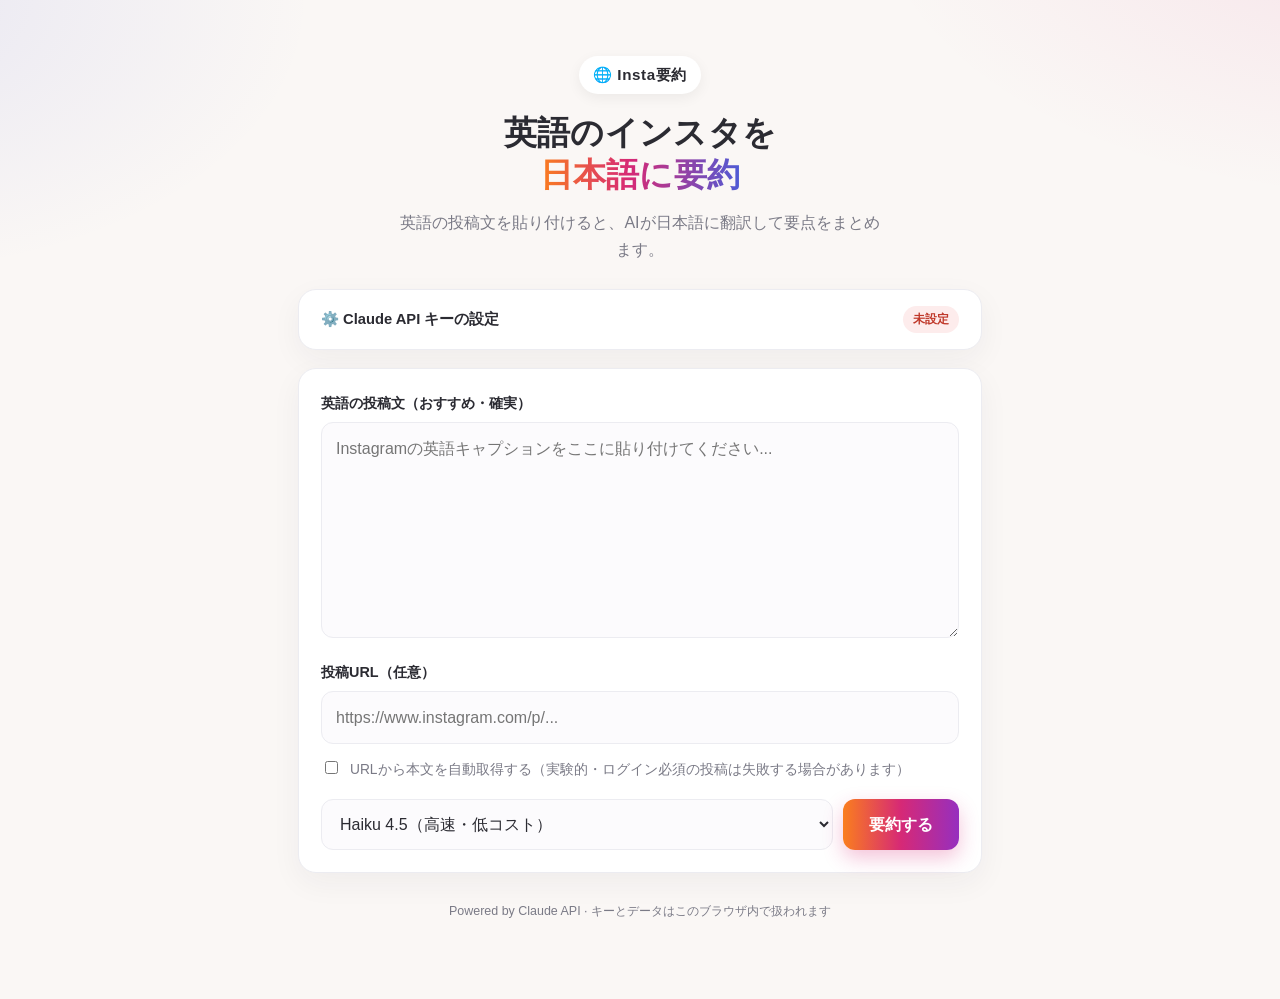
==== insta-summary/index.html @ 5c5c3792 "Add English Instagram summarizer page 英語のInstagram投稿を日本語に翻訳・要約する静的ページを追加。 ブラウザから Claude API を直接呼び出し（" ====
<!DOCTYPE html>
<html lang="ja">
<head>
  <meta charset="UTF-8" />
  <meta name="viewport" content="width=device-width, initial-scale=1.0" />
  <title>Insta要約 | 英語のインスタを日本語に要約</title>
  <meta name="description" content="英語のInstagram投稿を、日本語に翻訳して要約するツール。" />
  <link rel="stylesheet" href="style.css" />
</head>
<body>
  <main class="wrap">
    <header class="hero">
      <div class="logo">🌐 Insta要約</div>
      <h1>英語のインスタを<br /><span class="grad">日本語に要約</span></h1>
      <p class="lead">英語の投稿文を貼り付けると、AIが日本語に翻訳して要点をまとめます。</p>
    </header>

    <!-- APIキー設定 -->
    <section class="card key-card">
      <details id="keyDetails">
        <summary>
          <span>⚙️ Claude API キーの設定</span>
          <span id="keyStatus" class="key-status">未設定</span>
        </summary>
        <div class="key-body">
          <p class="hint">
            AIによる翻訳・要約には Claude の API キーが必要です。キーは<strong>あなたのブラウザにのみ保存</strong>され、Anthropic 以外には送信されません。
            キーは <a href="https://console.anthropic.com/settings/keys" target="_blank" rel="noopener">console.anthropic.com</a> で取得できます。
          </p>
          <div class="key-row">
            <input type="password" id="apiKey" placeholder="sk-ant-..." autocomplete="off" spellcheck="false" />
            <button type="button" id="saveKey" class="btn-ghost">保存</button>
          </div>
        </div>
      </details>
    </section>

    <!-- 入力 -->
    <section class="card">
      <label class="field-label" for="caption">英語の投稿文（おすすめ・確実）</label>
      <textarea id="caption" rows="7" placeholder="Instagramの英語キャプションをここに貼り付けてください..."></textarea>

      <label class="field-label" for="url">投稿URL（任意）</label>
      <input type="url" id="url" placeholder="https://www.instagram.com/p/..." />

      <label class="checkbox">
        <input type="checkbox" id="useFetch" />
        <span>URLから本文を自動取得する（実験的・ログイン必須の投稿は失敗する場合があります）</span>
      </label>

      <div class="controls">
        <select id="model" aria-label="使用するAIモデル">
          <option value="claude-opus-4-8">Opus 4.8（高精度）</option>
          <option value="claude-sonnet-4-6">Sonnet 4.6（バランス）</option>
          <option value="claude-haiku-4-5" selected>Haiku 4.5（高速・低コスト）</option>
        </select>
        <button type="button" id="run" class="btn-primary">要約する</button>
      </div>
    </section>

    <!-- 結果 -->
    <section id="result" class="card result hidden">
      <div id="resultBody"></div>
    </section>

    <footer class="foot">
      <p>Powered by Claude API · キーとデータはこのブラウザ内で扱われます</p>
    </footer>
  </main>

  <script src="app.js"></script>
</body>
</html>
---- insta-summary/style.css ----
:root {
  --ig1: #feda75;
  --ig2: #fa7e1e;
  --ig3: #d62976;
  --ig4: #962fbf;
  --ig5: #4f5bd5;
  --ink: #2b2b32;
  --muted: #7a7a86;
  --line: #ececf1;
  --bg: #faf7f5;
  --card: #ffffff;
}

* { box-sizing: border-box; }

body {
  margin: 0;
  font-family: -apple-system, "Hiragino Kaku Gothic ProN", "Noto Sans JP", "Segoe UI", sans-serif;
  color: var(--ink);
  background:
    radial-gradient(900px 500px at 110% -10%, rgba(214, 41, 118, 0.10), transparent 60%),
    radial-gradient(800px 500px at -10% 0%, rgba(79, 91, 213, 0.10), transparent 55%),
    var(--bg);
  line-height: 1.7;
}

.wrap {
  max-width: 720px;
  margin: 0 auto;
  padding: 32px 18px 64px;
}

/* Hero */
.hero { text-align: center; padding: 24px 0 8px; }
.logo {
  display: inline-block;
  font-weight: 700;
  font-size: 0.95rem;
  letter-spacing: 0.04em;
  padding: 6px 14px;
  border-radius: 999px;
  background: #fff;
  box-shadow: 0 4px 14px rgba(0, 0, 0, 0.06);
  margin-bottom: 18px;
}
.hero h1 {
  font-size: 2.05rem;
  line-height: 1.3;
  margin: 0 0 12px;
  letter-spacing: 0.01em;
}
.grad {
  background: linear-gradient(90deg, var(--ig2), var(--ig3) 45%, var(--ig5));
  -webkit-background-clip: text;
  background-clip: text;
  color: transparent;
}
.lead { color: var(--muted); margin: 0 auto; max-width: 30em; }

/* Cards */
.card {
  background: var(--card);
  border: 1px solid var(--line);
  border-radius: 18px;
  padding: 22px;
  margin-top: 18px;
  box-shadow: 0 10px 30px rgba(40, 30, 60, 0.05);
}

.field-label {
  display: block;
  font-weight: 600;
  font-size: 0.9rem;
  margin: 14px 0 6px;
}
.field-label:first-child { margin-top: 0; }

textarea, input[type="url"], input[type="password"], select {
  width: 100%;
  border: 1px solid var(--line);
  border-radius: 12px;
  padding: 12px 14px;
  font: inherit;
  color: var(--ink);
  background: #fcfbfd;
  transition: border-color 0.15s, box-shadow 0.15s;
}
textarea { resize: vertical; }
textarea:focus, input:focus, select:focus {
  outline: none;
  border-color: var(--ig3);
  box-shadow: 0 0 0 3px rgba(214, 41, 118, 0.12);
}

.checkbox {
  display: flex;
  align-items: flex-start;
  gap: 9px;
  margin: 14px 0 0;
  font-size: 0.86rem;
  color: var(--muted);
  cursor: pointer;
}
.checkbox input { width: auto; margin-top: 3px; flex: none; }

.controls {
  display: flex;
  gap: 10px;
  margin-top: 18px;
}
.controls select { flex: 1; cursor: pointer; }

.btn-primary {
  border: none;
  border-radius: 12px;
  padding: 12px 26px;
  font: inherit;
  font-weight: 700;
  color: #fff;
  cursor: pointer;
  white-space: nowrap;
  background: linear-gradient(90deg, var(--ig2), var(--ig3) 50%, var(--ig4));
  box-shadow: 0 8px 20px rgba(214, 41, 118, 0.28);
  transition: transform 0.12s, box-shadow 0.12s, opacity 0.12s;
}
.btn-primary:hover { transform: translateY(-1px); }
.btn-primary:disabled { opacity: 0.6; cursor: progress; transform: none; }

.btn-ghost {
  border: 1px solid var(--line);
  background: #fff;
  border-radius: 12px;
  padding: 11px 18px;
  font: inherit;
  font-weight: 600;
  cursor: pointer;
  white-space: nowrap;
}
.btn-ghost:hover { border-color: var(--ig3); color: var(--ig3); }

/* Key card */
.key-card { padding: 0; }
.key-card details { padding: 0; }
.key-card summary {
  list-style: none;
  cursor: pointer;
  display: flex;
  justify-content: space-between;
  align-items: center;
  padding: 16px 22px;
  font-weight: 600;
  font-size: 0.92rem;
}
.key-card summary::-webkit-details-marker { display: none; }
.key-status {
  font-size: 0.76rem;
  font-weight: 700;
  padding: 3px 10px;
  border-radius: 999px;
  background: #fdecec;
  color: #c0392b;
}
.key-status.ok { background: #e7f7ec; color: #1e9e54; }
.key-body { padding: 0 22px 20px; border-top: 1px solid var(--line); }
.hint { font-size: 0.84rem; color: var(--muted); margin: 14px 0 12px; }
.hint a { color: var(--ig3); }
.key-row { display: flex; gap: 10px; }

/* Result */
.result { animation: pop 0.25s ease; }
@keyframes pop { from { opacity: 0; transform: translateY(8px); } to { opacity: 1; transform: none; } }

#resultBody h3 {
  font-size: 1.05rem;
  margin: 22px 0 8px;
  padding-bottom: 6px;
  border-bottom: 2px solid;
  border-image: linear-gradient(90deg, var(--ig2), var(--ig4)) 1;
  display: inline-block;
}
#resultBody h3:first-child { margin-top: 0; }
#resultBody ul { margin: 0; padding-left: 1.3em; }
#resultBody li { margin: 4px 0; }
#resultBody p { margin: 8px 0; }

.loading {
  display: flex;
  align-items: center;
  gap: 12px;
  color: var(--muted);
  font-weight: 600;
}
.spinner {
  width: 20px; height: 20px;
  border: 3px solid var(--line);
  border-top-color: var(--ig3);
  border-radius: 50%;
  animation: spin 0.8s linear infinite;
}
@keyframes spin { to { transform: rotate(360deg); } }

.error {
  color: #c0392b;
  background: #fdecec;
  border-radius: 12px;
  padding: 14px 16px;
  font-size: 0.9rem;
}
.error code { background: rgba(0,0,0,0.05); padding: 1px 5px; border-radius: 4px; }

.hidden { display: none; }

.foot { text-align: center; color: var(--muted); font-size: 0.78rem; margin-top: 28px; }

@media (max-width: 520px) {
  .hero h1 { font-size: 1.7rem; }
  .controls { flex-direction: column; }
  .btn-primary { width: 100%; }
}
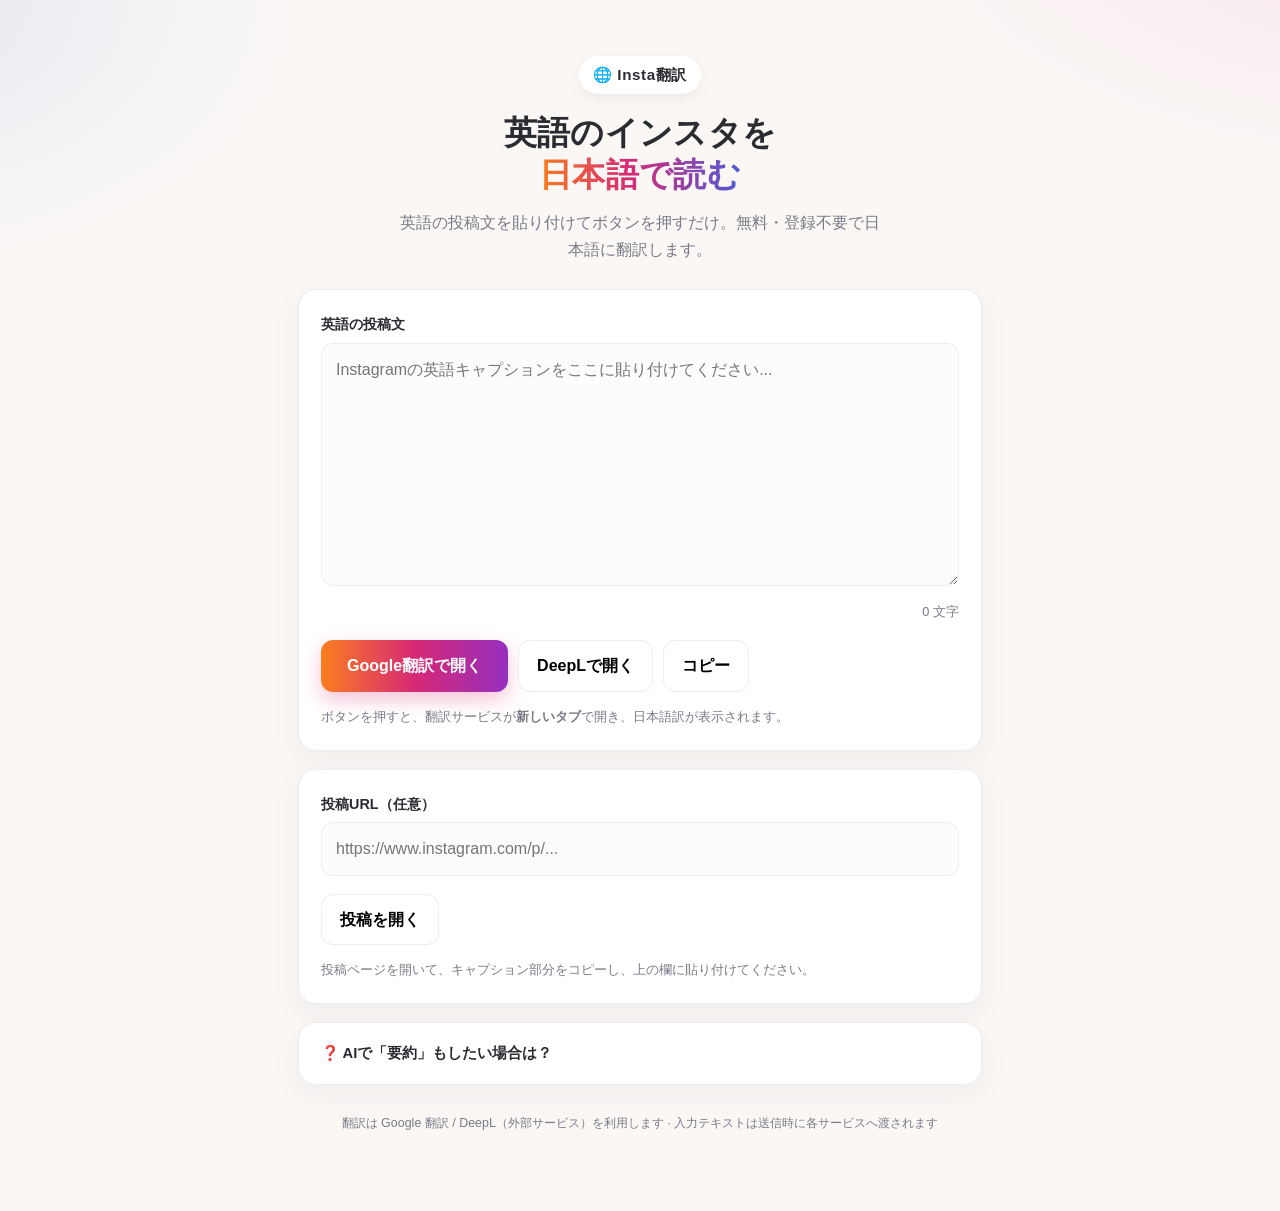
==== commit c048860f: "Rework to free translation helper (no API key) AI要約版から、APIキー不要・無料の翻訳ヘルパーに変更。 英語投稿を貼り付けて Google翻訳 / D" ====
--- a/insta-summary/index.html
+++ b/insta-summary/index.html
@@ -3,68 +3,60 @@
 <head>
   <meta charset="UTF-8" />
   <meta name="viewport" content="width=device-width, initial-scale=1.0" />
-  <title>Insta要約 | 英語のインスタを日本語に要約</title>
-  <meta name="description" content="英語のInstagram投稿を、日本語に翻訳して要約するツール。" />
+  <title>Insta翻訳 | 英語のインスタを日本語で読む</title>
+  <meta name="description" content="英語のInstagram投稿を、ワンタップで日本語に翻訳して読むツール。無料・登録不要。" />
   <link rel="stylesheet" href="style.css" />
 </head>
 <body>
   <main class="wrap">
     <header class="hero">
-      <div class="logo">🌐 Insta要約</div>
-      <h1>英語のインスタを<br /><span class="grad">日本語に要約</span></h1>
-      <p class="lead">英語の投稿文を貼り付けると、AIが日本語に翻訳して要点をまとめます。</p>
+      <div class="logo">🌐 Insta翻訳</div>
+      <h1>英語のインスタを<br /><span class="grad">日本語で読む</span></h1>
+      <p class="lead">英語の投稿文を貼り付けてボタンを押すだけ。無料・登録不要で日本語に翻訳します。</p>
     </header>
-
-    <!-- APIキー設定 -->
-    <section class="card key-card">
-      <details id="keyDetails">
-        <summary>
-          <span>⚙️ Claude API キーの設定</span>
-          <span id="keyStatus" class="key-status">未設定</span>
-        </summary>
-        <div class="key-body">
-          <p class="hint">
-            AIによる翻訳・要約には Claude の API キーが必要です。キーは<strong>あなたのブラウザにのみ保存</strong>され、Anthropic 以外には送信されません。
-            キーは <a href="https://console.anthropic.com/settings/keys" target="_blank" rel="noopener">console.anthropic.com</a> で取得できます。
-          </p>
-          <div class="key-row">
-            <input type="password" id="apiKey" placeholder="sk-ant-..." autocomplete="off" spellcheck="false" />
-            <button type="button" id="saveKey" class="btn-ghost">保存</button>
-          </div>
-        </div>
-      </details>
-    </section>
 
     <!-- 入力 -->
     <section class="card">
-      <label class="field-label" for="caption">英語の投稿文（おすすめ・確実）</label>
-      <textarea id="caption" rows="7" placeholder="Instagramの英語キャプションをここに貼り付けてください..."></textarea>
+      <label class="field-label" for="caption">英語の投稿文</label>
+      <textarea id="caption" rows="8" placeholder="Instagramの英語キャプションをここに貼り付けてください..."></textarea>
 
+      <div id="count" class="count">0 文字</div>
+
+      <div class="controls">
+        <button type="button" id="googleBtn" class="btn-primary">Google翻訳で開く</button>
+        <button type="button" id="deeplBtn" class="btn-ghost">DeepLで開く</button>
+        <button type="button" id="copyBtn" class="btn-ghost">コピー</button>
+      </div>
+
+      <p class="note">
+        ボタンを押すと、翻訳サービスが<strong>新しいタブ</strong>で開き、日本語訳が表示されます。
+      </p>
+    </section>
+
+    <!-- 投稿URL -->
+    <section class="card">
       <label class="field-label" for="url">投稿URL（任意）</label>
       <input type="url" id="url" placeholder="https://www.instagram.com/p/..." />
-
-      <label class="checkbox">
-        <input type="checkbox" id="useFetch" />
-        <span>URLから本文を自動取得する（実験的・ログイン必須の投稿は失敗する場合があります）</span>
-      </label>
-
       <div class="controls">
-        <select id="model" aria-label="使用するAIモデル">
-          <option value="claude-opus-4-8">Opus 4.8（高精度）</option>
-          <option value="claude-sonnet-4-6">Sonnet 4.6（バランス）</option>
-          <option value="claude-haiku-4-5" selected>Haiku 4.5（高速・低コスト）</option>
-        </select>
-        <button type="button" id="run" class="btn-primary">要約する</button>
+        <button type="button" id="openPost" class="btn-ghost">投稿を開く</button>
       </div>
+      <p class="note">
+        投稿ページを開いて、キャプション部分をコピーし、上の欄に貼り付けてください。
+      </p>
     </section>
 
-    <!-- 結果 -->
-    <section id="result" class="card result hidden">
-      <div id="resultBody"></div>
-    </section>
+    <details class="card faq">
+      <summary>AIで「要約」もしたい場合は？</summary>
+      <div class="faq-body">
+        <p>
+          全文翻訳ではなく、AIによる<strong>要約</strong>（要点を数行にまとめる）には、Claude などのAIの API キーが必要です（有料・従量課金）。
+          無料で使いたい場合は、このページの翻訳機能をご利用ください。AI要約版に切り替えたいときは教えてください。
+        </p>
+      </div>
+    </details>
 
     <footer class="foot">
-      <p>Powered by Claude API · キーとデータはこのブラウザ内で扱われます</p>
+      <p>翻訳は Google 翻訳 / DeepL（外部サービス）を利用します · 入力テキストは送信時に各サービスへ渡されます</p>
     </footer>
   </main>
 
--- a/insta-summary/style.css
+++ b/insta-summary/style.css
@@ -210,10 +210,51 @@
 
 .hidden { display: none; }
 
+/* 文字数カウント */
+.count {
+  text-align: right;
+  font-size: 0.8rem;
+  color: var(--muted);
+  margin-top: 6px;
+}
+
+/* 補足テキスト */
+.note {
+  font-size: 0.82rem;
+  color: var(--muted);
+  margin: 14px 0 0;
+}
+
+/* FAQ */
+.faq { padding: 0; }
+.faq summary {
+  list-style: none;
+  cursor: pointer;
+  padding: 18px 22px;
+  font-weight: 600;
+  font-size: 0.92rem;
+}
+.faq summary::-webkit-details-marker { display: none; }
+.faq summary::before { content: "❓ "; }
+.faq-body {
+  padding: 0 22px 20px;
+  border-top: 1px solid var(--line);
+}
+.faq-body p { font-size: 0.86rem; color: var(--muted); margin: 14px 0 0; }
+
+/* 未入力フラッシュ */
+.flash {
+  animation: flash 0.5s ease;
+}
+@keyframes flash {
+  0%, 100% { box-shadow: 0 0 0 0 rgba(214, 41, 118, 0); }
+  30% { box-shadow: 0 0 0 4px rgba(214, 41, 118, 0.25); border-color: var(--ig3); }
+}
+
 .foot { text-align: center; color: var(--muted); font-size: 0.78rem; margin-top: 28px; }
 
 @media (max-width: 520px) {
   .hero h1 { font-size: 1.7rem; }
   .controls { flex-direction: column; }
-  .btn-primary { width: 100%; }
-}
+  .btn-primary, .btn-ghost { width: 100%; }
+}
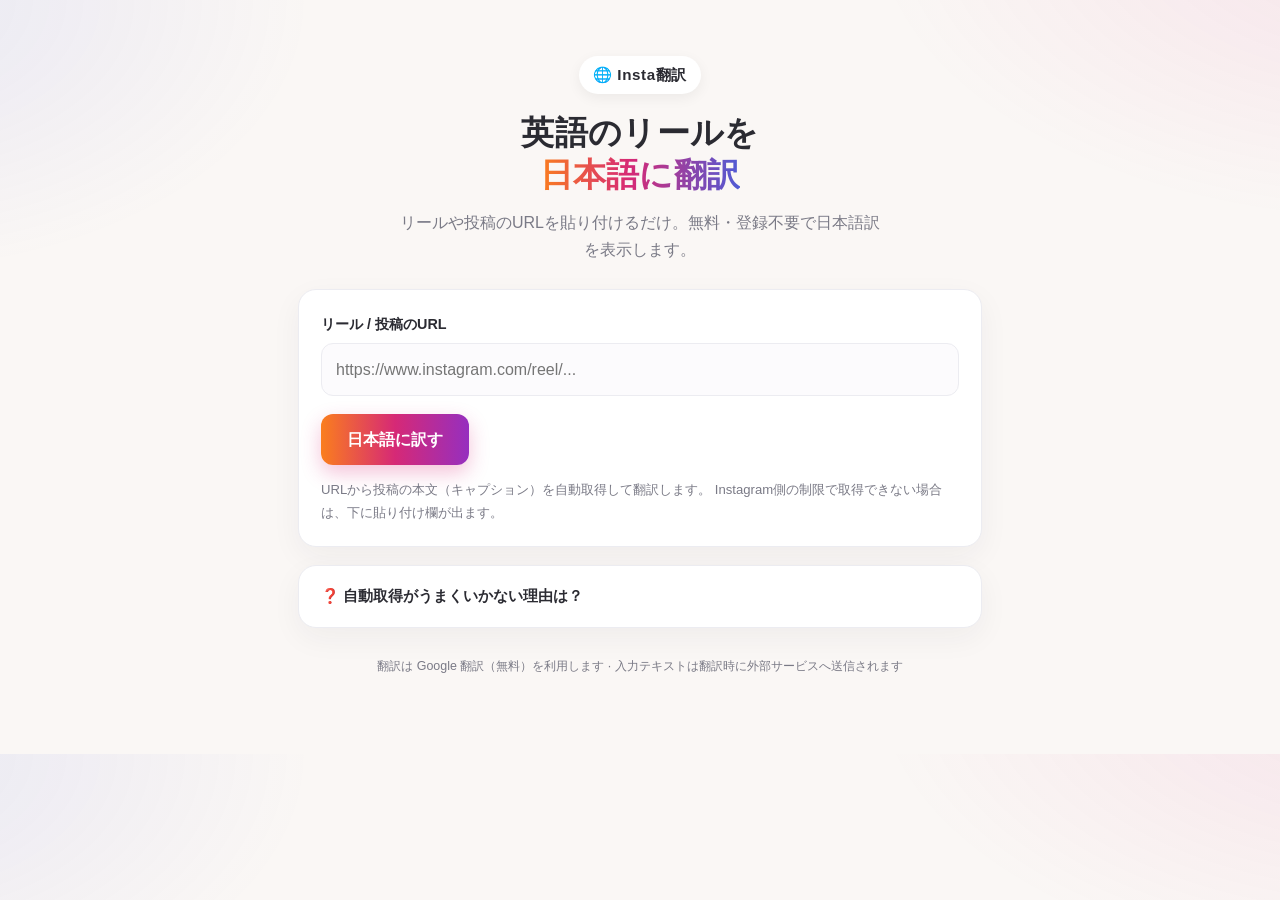
==== commit 0dbee327: "Add URL-to-Japanese auto translation (best-effort) リール/投稿のURLを貼ると、CORSプロキシ経由でキャプションを取得し Google翻訳の無料エ" ====
--- a/insta-summary/index.html
+++ b/insta-summary/index.html
@@ -3,60 +3,61 @@
 <head>
   <meta charset="UTF-8" />
   <meta name="viewport" content="width=device-width, initial-scale=1.0" />
-  <title>Insta翻訳 | 英語のインスタを日本語で読む</title>
-  <meta name="description" content="英語のInstagram投稿を、ワンタップで日本語に翻訳して読むツール。無料・登録不要。" />
+  <title>Insta翻訳 | リールのURLを日本語に</title>
+  <meta name="description" content="英語のInstagramリール/投稿のURLを貼ると、日本語訳を表示するツール。無料・登録不要。" />
   <link rel="stylesheet" href="style.css" />
 </head>
 <body>
   <main class="wrap">
     <header class="hero">
       <div class="logo">🌐 Insta翻訳</div>
-      <h1>英語のインスタを<br /><span class="grad">日本語で読む</span></h1>
-      <p class="lead">英語の投稿文を貼り付けてボタンを押すだけ。無料・登録不要で日本語に翻訳します。</p>
+      <h1>英語のリールを<br /><span class="grad">日本語に翻訳</span></h1>
+      <p class="lead">リールや投稿のURLを貼り付けるだけ。無料・登録不要で日本語訳を表示します。</p>
     </header>
 
-    <!-- 入力 -->
+    <!-- URL入力 -->
     <section class="card">
-      <label class="field-label" for="caption">英語の投稿文</label>
-      <textarea id="caption" rows="8" placeholder="Instagramの英語キャプションをここに貼り付けてください..."></textarea>
-
-      <div id="count" class="count">0 文字</div>
-
+      <label class="field-label" for="url">リール / 投稿のURL</label>
+      <input type="url" id="url" placeholder="https://www.instagram.com/reel/..." />
       <div class="controls">
-        <button type="button" id="googleBtn" class="btn-primary">Google翻訳で開く</button>
-        <button type="button" id="deeplBtn" class="btn-ghost">DeepLで開く</button>
-        <button type="button" id="copyBtn" class="btn-ghost">コピー</button>
+        <button type="button" id="translateUrl" class="btn-primary">日本語に訳す</button>
       </div>
-
       <p class="note">
-        ボタンを押すと、翻訳サービスが<strong>新しいタブ</strong>で開き、日本語訳が表示されます。
+        URLから投稿の本文（キャプション）を自動取得して翻訳します。
+        Instagram側の制限で取得できない場合は、下に貼り付け欄が出ます。
       </p>
     </section>
 
-    <!-- 投稿URL -->
-    <section class="card">
-      <label class="field-label" for="url">投稿URL（任意）</label>
-      <input type="url" id="url" placeholder="https://www.instagram.com/p/..." />
+    <!-- 結果 -->
+    <section id="result" class="card result hidden">
+      <div id="resultBody"></div>
+    </section>
+
+    <!-- 手動フォールバック -->
+    <section id="manual" class="card hidden">
+      <label class="field-label" for="caption">投稿文を貼り付けて訳す</label>
+      <textarea id="caption" rows="7" placeholder="リールのキャプション（英語）をここに貼り付けてください..."></textarea>
+      <div class="count" id="count">0 文字</div>
       <div class="controls">
-        <button type="button" id="openPost" class="btn-ghost">投稿を開く</button>
+        <button type="button" id="translateText" class="btn-primary">この文を訳す</button>
+        <button type="button" id="googleBtn" class="btn-ghost">Google翻訳で開く</button>
+        <button type="button" id="deeplBtn" class="btn-ghost">DeepLで開く</button>
       </div>
-      <p class="note">
-        投稿ページを開いて、キャプション部分をコピーし、上の欄に貼り付けてください。
-      </p>
     </section>
 
     <details class="card faq">
-      <summary>AIで「要約」もしたい場合は？</summary>
+      <summary>自動取得がうまくいかない理由は？</summary>
       <div class="faq-body">
         <p>
-          全文翻訳ではなく、AIによる<strong>要約</strong>（要点を数行にまとめる）には、Claude などのAIの API キーが必要です（有料・従量課金）。
-          無料で使いたい場合は、このページの翻訳機能をご利用ください。AI要約版に切り替えたいときは教えてください。
+          Instagram はログインを必須にしており、外部からの自動アクセスを制限しています。
+          そのため、URLからの本文取得は<strong>成功しないこともあります</strong>（特にリールや非公開アカウント）。
+          その場合は、投稿のキャプションをコピーして貼り付け欄に貼ると、確実に翻訳できます。
         </p>
       </div>
     </details>
 
     <footer class="foot">
-      <p>翻訳は Google 翻訳 / DeepL（外部サービス）を利用します · 入力テキストは送信時に各サービスへ渡されます</p>
+      <p>翻訳は Google 翻訳（無料）を利用します · 入力テキストは翻訳時に外部サービスへ送信されます</p>
     </footer>
   </main>
 
--- a/insta-summary/style.css
+++ b/insta-summary/style.css
@@ -182,6 +182,7 @@
 #resultBody ul { margin: 0; padding-left: 1.3em; }
 #resultBody li { margin: 4px 0; }
 #resultBody p { margin: 8px 0; }
+#resultBody p.orig { color: var(--muted); font-size: 0.9rem; }
 
 .loading {
   display: flex;
